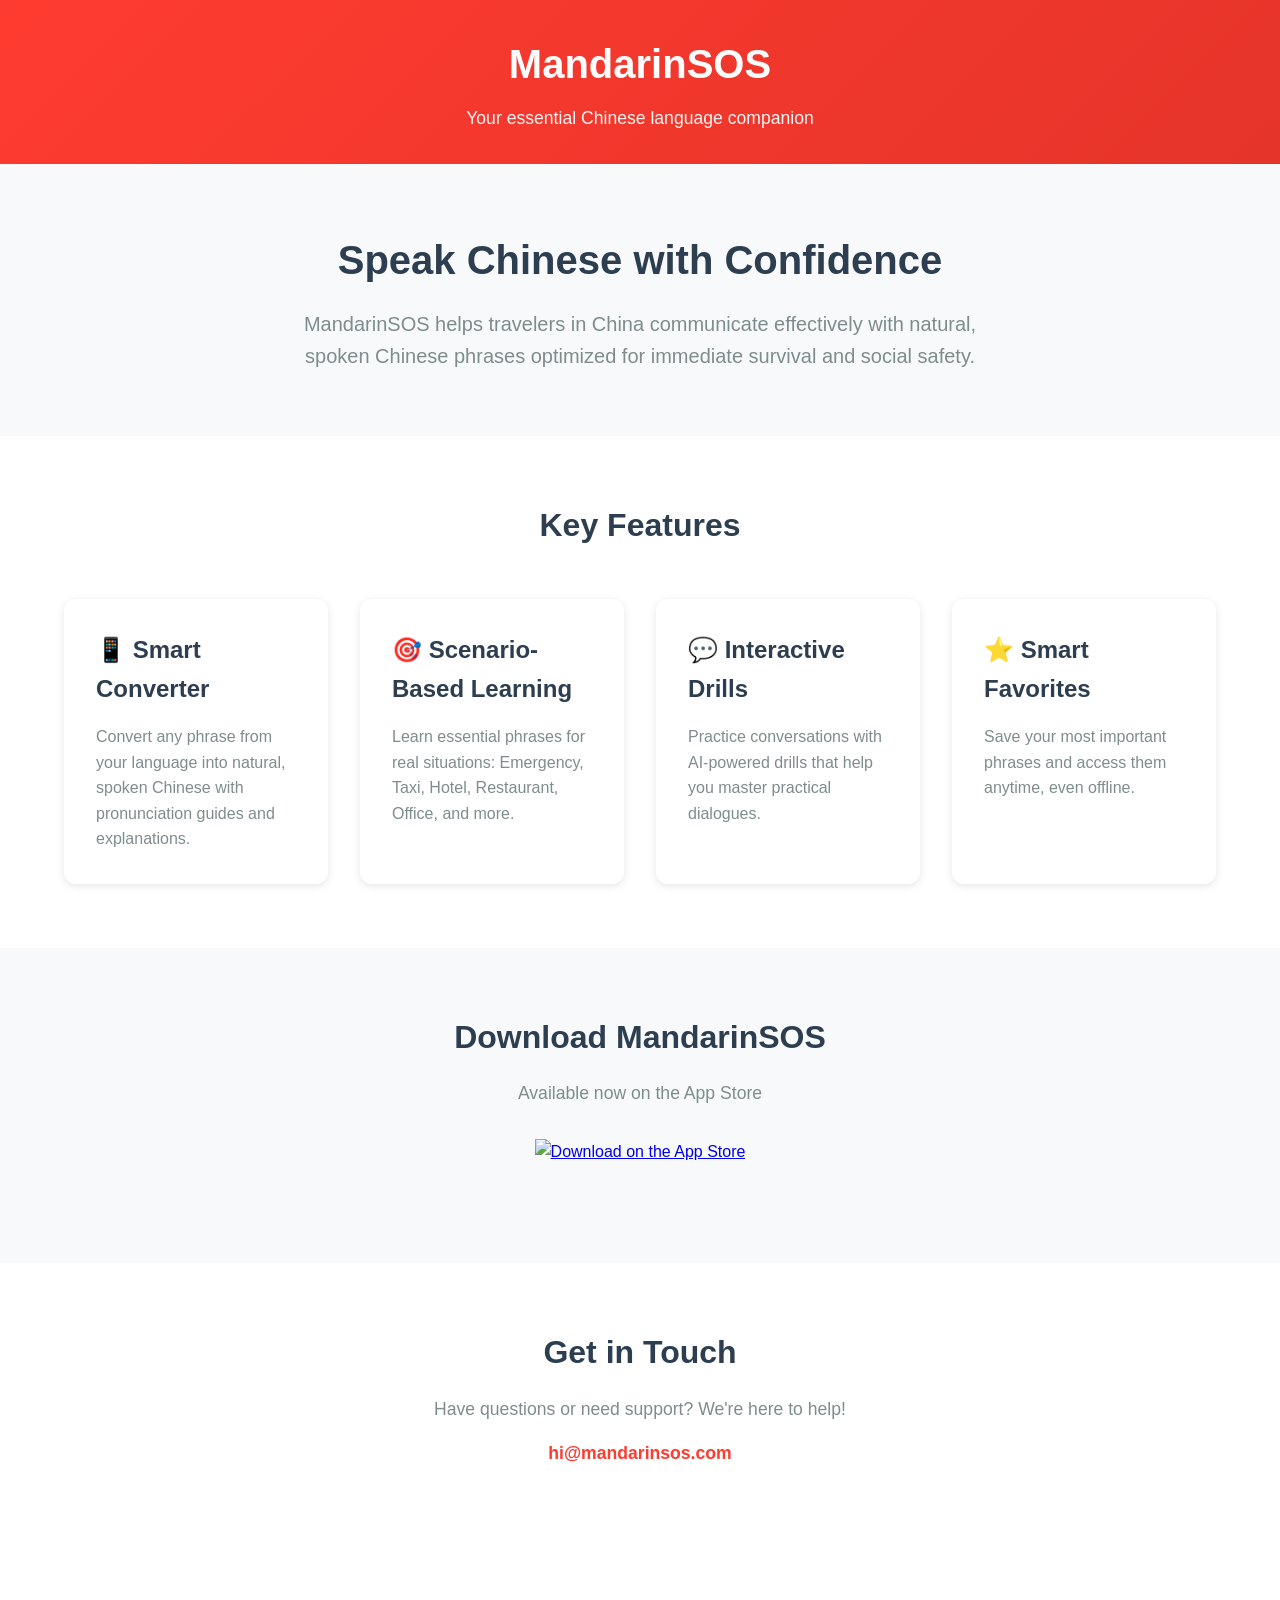
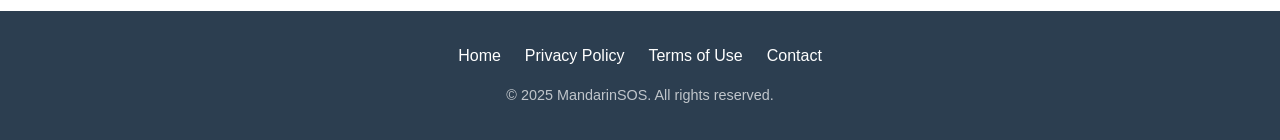
==== index.html @ 62cc7afb "Initial commit: MandarinSOS website" ====
<!DOCTYPE html>
<html lang="en">
<head>
    <meta charset="UTF-8">
    <meta name="viewport" content="width=device-width, initial-scale=1.0">
    <meta name="description" content="MandarinSOS - Your essential Chinese language companion for travelers in China">
    <title>MandarinSOS - Chinese Survival Phrases for Travelers</title>
    <link rel="stylesheet" href="styles.css">
</head>
<body>
    <header>
        <div class="container">
            <h1>MandarinSOS</h1>
            <p class="tagline">Your essential Chinese language companion</p>
        </div>
    </header>

    <main>
        <section class="hero">
            <div class="container">
                <h2>Speak Chinese with Confidence</h2>
                <p class="lead">MandarinSOS helps travelers in China communicate effectively with natural, spoken Chinese phrases optimized for immediate survival and social safety.</p>
            </div>
        </section>

        <section class="features">
            <div class="container">
                <h2>Key Features</h2>
                <div class="feature-grid">
                    <div class="feature-card">
                        <h3>📱 Smart Converter</h3>
                        <p>Convert any phrase from your language into natural, spoken Chinese with pronunciation guides and explanations.</p>
                    </div>
                    <div class="feature-card">
                        <h3>🎯 Scenario-Based Learning</h3>
                        <p>Learn essential phrases for real situations: Emergency, Taxi, Hotel, Restaurant, Office, and more.</p>
                    </div>
                    <div class="feature-card">
                        <h3>💬 Interactive Drills</h3>
                        <p>Practice conversations with AI-powered drills that help you master practical dialogues.</p>
                    </div>
                    <div class="feature-card">
                        <h3>⭐ Smart Favorites</h3>
                        <p>Save your most important phrases and access them anytime, even offline.</p>
                    </div>
                </div>
            </div>
        </section>

        <section class="download">
            <div class="container">
                <h2>Download MandarinSOS</h2>
                <p>Available now on the App Store</p>
                <div class="app-badge">
                    <a href="https://apps.apple.com/app/mandarinsos" target="_blank" rel="noopener">
                        <img src="https://tools.applemediaservices.com/api/badges/download-on-the-app-store/black/en-us?size=250x83&releaseDate=1735689600" alt="Download on the App Store" style="height: 60px;">
                    </a>
                </div>
            </div>
        </section>

        <section class="contact">
            <div class="container">
                <h2>Get in Touch</h2>
                <p>Have questions or need support? We're here to help!</p>
                <p class="email">
                    <a href="mailto:hi@mandarinsos.com">hi@mandarinsos.com</a>
                </p>
            </div>
        </section>
    </main>

    <footer>
        <div class="container">
            <nav>
                <a href="index.html">Home</a>
                <a href="privacy.html">Privacy Policy</a>
                <a href="terms.html">Terms of Use</a>
                <a href="mailto:hi@mandarinsos.com">Contact</a>
            </nav>
            <p class="copyright">&copy; 2025 MandarinSOS. All rights reserved.</p>
        </div>
    </footer>
</body>
</html>
---- styles.css ----
/* MandarinSOS Website Styles - Fast, Modern, Responsive */

:root {
    --primary-color: #FF3B30;
    --primary-dark: #E5342A;
    --secondary-color: #004E89;
    --text-color: #2C3E50;
    --text-light: #7F8C8D;
    --bg-color: #FFFFFF;
    --bg-light: #F8F9FA;
    --border-color: #E1E8ED;
    --max-width: 1200px;
    --spacing: 1.5rem;
}

* {
    margin: 0;
    padding: 0;
    box-sizing: border-box;
}

body {
    font-family: -apple-system, BlinkMacSystemFont, 'Segoe UI', Roboto, 'Helvetica Neue', Arial, sans-serif;
    line-height: 1.6;
    color: var(--text-color);
    background-color: var(--bg-color);
}

.container {
    max-width: var(--max-width);
    margin: 0 auto;
    padding: 0 var(--spacing);
}

/* Header */
header {
    background: linear-gradient(135deg, var(--primary-color), var(--primary-dark));
    color: white;
    padding: 2rem 0;
    text-align: center;
}

header h1 {
    font-size: 2.5rem;
    font-weight: 700;
    margin-bottom: 0.5rem;
}

header h1 a {
    color: white;
    text-decoration: none;
}

.tagline {
    font-size: 1.1rem;
    opacity: 0.95;
}

/* Main Content */
main {
    min-height: calc(100vh - 200px);
}

/* Hero Section */
.hero {
    padding: 4rem 0;
    text-align: center;
    background: var(--bg-light);
}

.hero h2 {
    font-size: 2.5rem;
    margin-bottom: 1rem;
    color: var(--text-color);
}

.lead {
    font-size: 1.25rem;
    color: var(--text-light);
    max-width: 700px;
    margin: 0 auto;
}

/* Features Section */
.features {
    padding: 4rem 0;
}

.features h2 {
    text-align: center;
    font-size: 2rem;
    margin-bottom: 3rem;
    color: var(--text-color);
}

.feature-grid {
    display: grid;
    grid-template-columns: repeat(auto-fit, minmax(250px, 1fr));
    gap: 2rem;
    margin-top: 2rem;
}

.feature-card {
    background: white;
    padding: 2rem;
    border-radius: 12px;
    box-shadow: 0 2px 8px rgba(0, 0, 0, 0.1);
    transition: transform 0.2s, box-shadow 0.2s;
}

.feature-card:hover {
    transform: translateY(-4px);
    box-shadow: 0 4px 16px rgba(0, 0, 0, 0.15);
}

.feature-card h3 {
    font-size: 1.5rem;
    margin-bottom: 1rem;
    color: var(--text-color);
}

.feature-card p {
    color: var(--text-light);
    line-height: 1.6;
}

/* Download Section */
.download {
    padding: 4rem 0;
    text-align: center;
    background: var(--bg-light);
}

.download h2 {
    font-size: 2rem;
    margin-bottom: 1rem;
}

.download p {
    font-size: 1.1rem;
    color: var(--text-light);
    margin-bottom: 2rem;
}

.app-badge {
    display: inline-block;
}

.app-badge img {
    transition: opacity 0.2s;
}

.app-badge:hover img {
    opacity: 0.8;
}

/* Contact Section */
.contact {
    padding: 4rem 0;
    text-align: center;
}

.contact h2 {
    font-size: 2rem;
    margin-bottom: 1rem;
}

.contact p {
    font-size: 1.1rem;
    color: var(--text-light);
    margin-bottom: 1rem;
}

.email {
    font-size: 1.5rem;
    font-weight: 600;
}

.email a {
    color: var(--primary-color);
    text-decoration: none;
    transition: color 0.2s;
}

.email a:hover {
    color: var(--primary-dark);
    text-decoration: underline;
}

/* Legal Pages */
.legal {
    padding: 3rem 0;
    max-width: 800px;
    margin: 0 auto;
}

.legal h1 {
    font-size: 2.5rem;
    margin-bottom: 1rem;
    color: var(--text-color);
}

.last-updated {
    color: var(--text-light);
    font-style: italic;
    margin-bottom: 2rem;
    padding-bottom: 1rem;
    border-bottom: 1px solid var(--border-color);
}

.legal h2 {
    font-size: 1.75rem;
    margin-top: 2rem;
    margin-bottom: 1rem;
    color: var(--text-color);
}

.legal h3 {
    font-size: 1.25rem;
    margin-top: 1.5rem;
    margin-bottom: 0.75rem;
    color: var(--text-color);
}

.legal p {
    margin-bottom: 1rem;
    line-height: 1.8;
}

.legal ul {
    margin-left: 2rem;
    margin-bottom: 1.5rem;
}

.legal li {
    margin-bottom: 0.5rem;
    line-height: 1.8;
}

.legal a {
    color: var(--primary-color);
    text-decoration: none;
}

.legal a:hover {
    text-decoration: underline;
}

/* Footer */
footer {
    background: var(--text-color);
    color: white;
    padding: 2rem 0;
    margin-top: 4rem;
}

footer .container {
    text-align: center;
}

footer nav {
    display: flex;
    justify-content: center;
    flex-wrap: wrap;
    gap: 1.5rem;
    margin-bottom: 1rem;
}

footer nav a {
    color: white;
    text-decoration: none;
    transition: opacity 0.2s;
}

footer nav a:hover {
    opacity: 0.8;
    text-decoration: underline;
}

.copyright {
    color: rgba(255, 255, 255, 0.7);
    font-size: 0.9rem;
}

/* Responsive Design */
@media (max-width: 768px) {
    header h1 {
        font-size: 2rem;
    }

    .hero h2 {
        font-size: 2rem;
    }

    .lead {
        font-size: 1.1rem;
    }

    .feature-grid {
        grid-template-columns: 1fr;
    }

    .legal {
        padding: 2rem 1rem;
    }

    .legal h1 {
        font-size: 2rem;
    }

    .legal h2 {
        font-size: 1.5rem;
    }

    footer nav {
        flex-direction: column;
        gap: 1rem;
    }
}

/* Performance Optimizations */
img {
    max-width: 100%;
    height: auto;
    display: block;
}

/* Apple EULA Button */
.apple-eula-button {
    display: inline-block;
    padding: 1rem 2rem;
    background: var(--primary-color);
    color: #FFFFFF !important;
    text-decoration: none;
    border-radius: 8px;
    font-weight: 600;
    font-size: 1.1rem;
    transition: background 0.2s, transform 0.2s;
    box-shadow: 0 2px 8px rgba(0, 0, 0, 0.15);
}

.apple-eula-button:hover {
    background: var(--primary-dark);
    transform: translateY(-2px);
    box-shadow: 0 4px 12px rgba(0, 0, 0, 0.2);
    color: #FFFFFF !important;
}

/* Print Styles */
@media print {
    header, footer {
        background: white;
        color: black;
    }
    
    .hero, .download {
        background: white;
    }
}
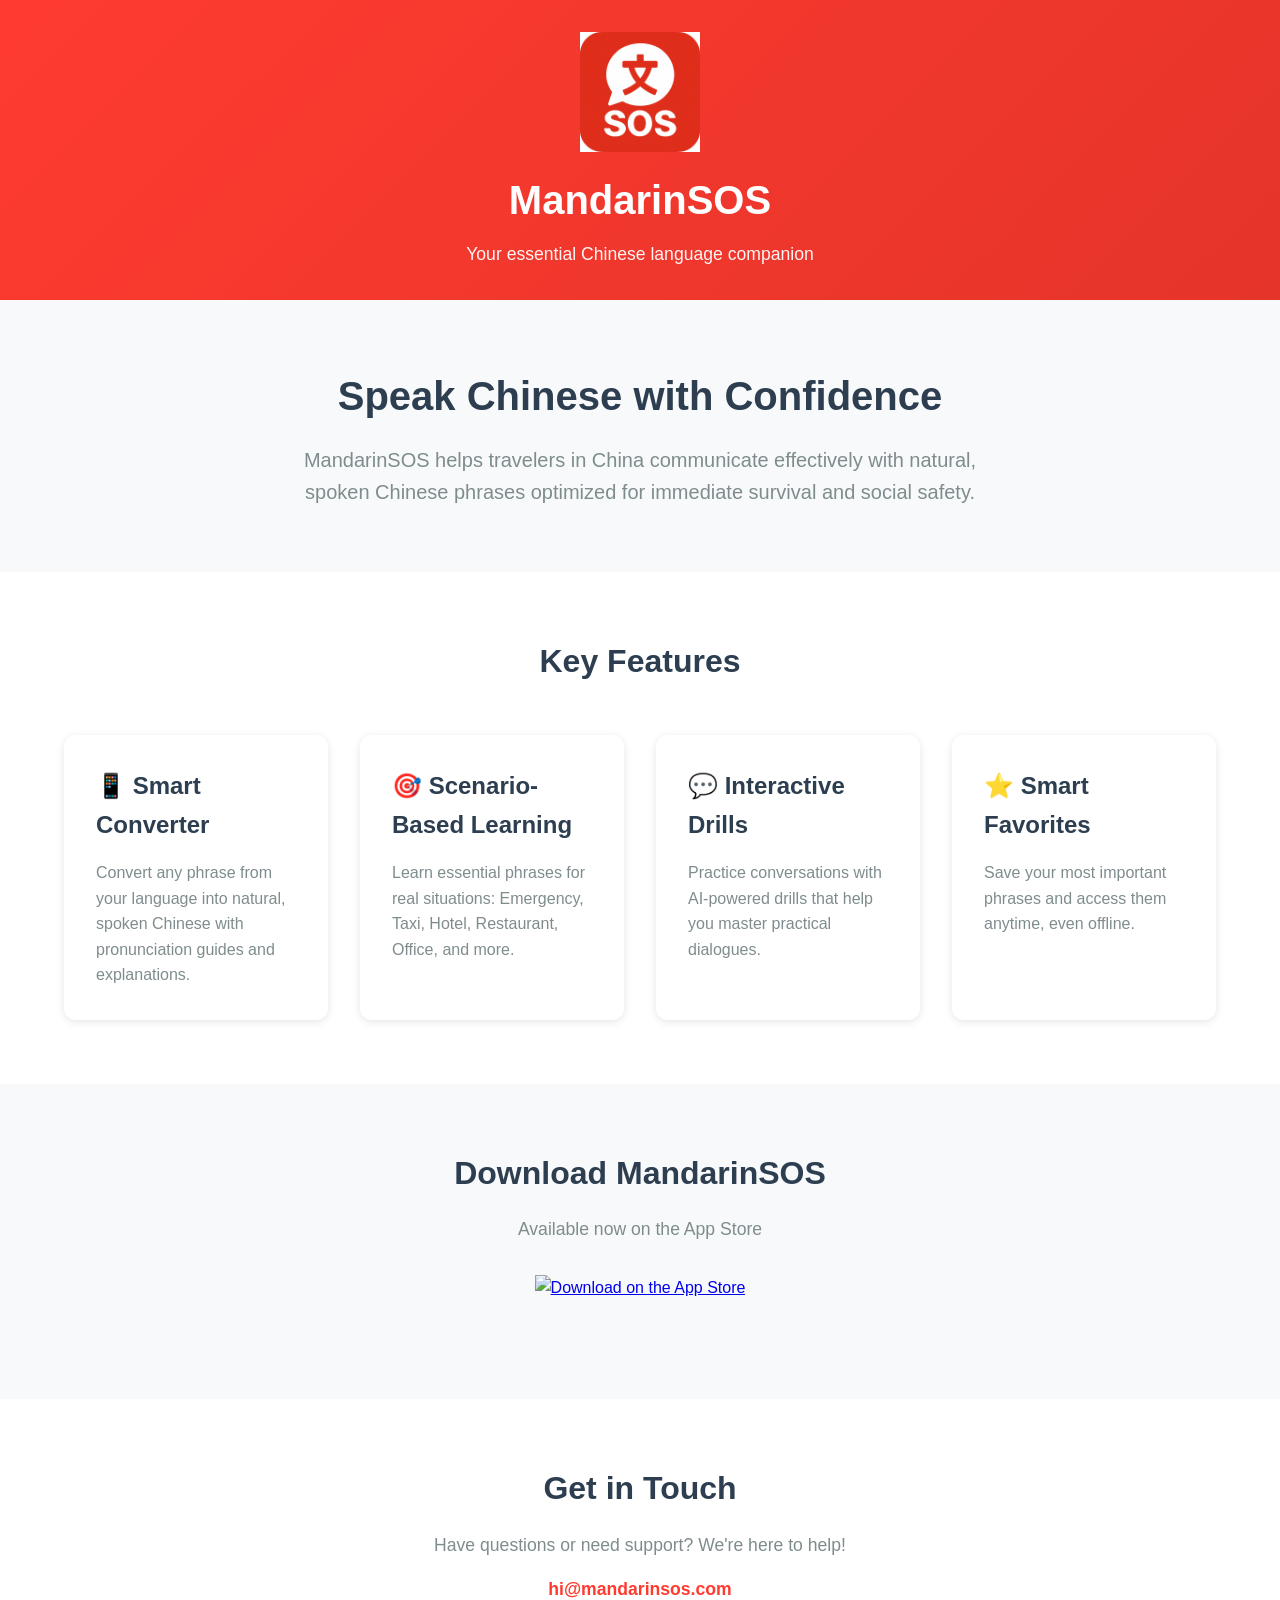
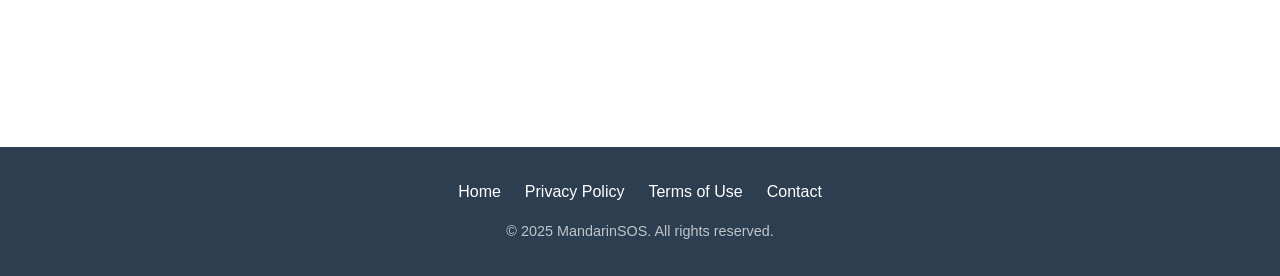
==== commit 1075eeb1: "Add logo support and update header design" ====
--- a/index.html
+++ b/index.html
@@ -10,6 +10,9 @@
 <body>
     <header>
         <div class="container">
+            <div class="logo-container">
+                <img src="images/logo.png" alt="MandarinSOS Logo" class="logo">
+            </div>
             <h1>MandarinSOS</h1>
             <p class="tagline">Your essential Chinese language companion</p>
         </div>
--- a/styles.css
+++ b/styles.css
@@ -40,6 +40,20 @@
     text-align: center;
 }
 
+.logo-container {
+    margin-bottom: 1rem;
+}
+
+.logo {
+    max-width: 120px;
+    max-height: 120px;
+    width: auto;
+    height: auto;
+    display: block;
+    margin: 0 auto;
+    object-fit: contain;
+}
+
 header h1 {
     font-size: 2.5rem;
     font-weight: 700;
@@ -284,6 +298,11 @@
 
 /* Responsive Design */
 @media (max-width: 768px) {
+    .logo {
+        max-width: 80px;
+        max-height: 80px;
+    }
+
     header h1 {
         font-size: 2rem;
     }
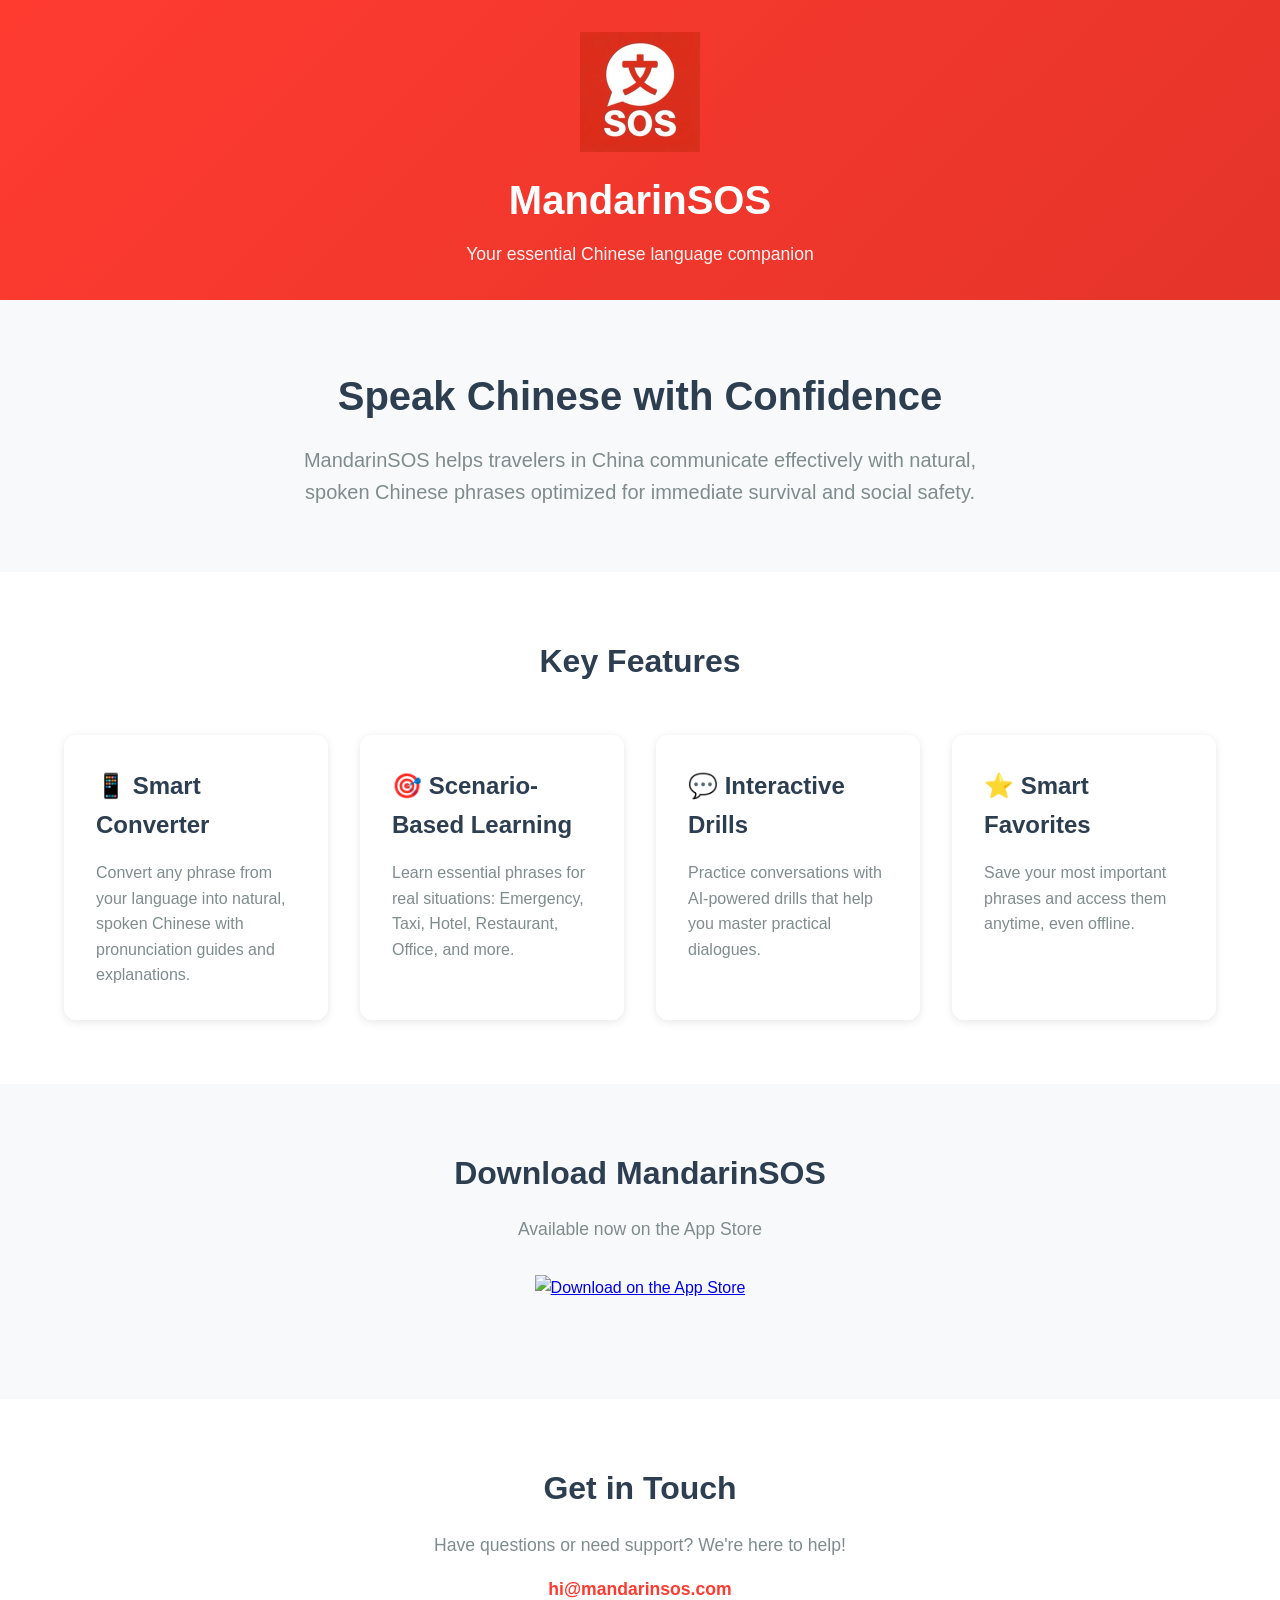
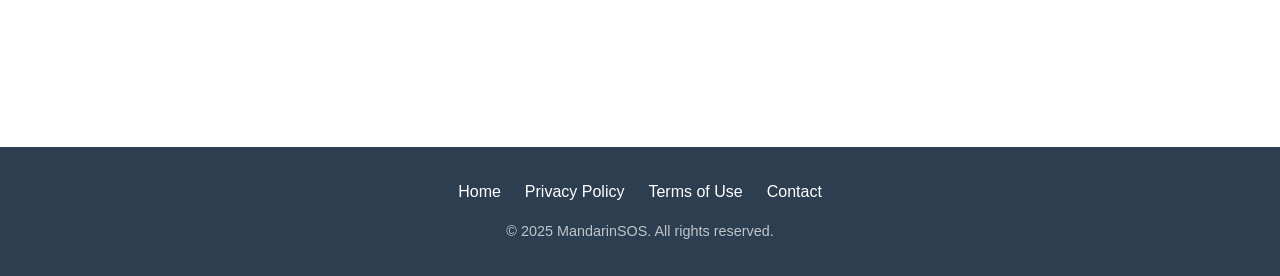
==== commit 8014eb54: "Update logo to JPG format and optimize for web" ====
--- a/index.html
+++ b/index.html
@@ -11,7 +11,7 @@
     <header>
         <div class="container">
             <div class="logo-container">
-                <img src="images/logo.png" alt="MandarinSOS Logo" class="logo">
+                <img src="images/logo.jpg" alt="MandarinSOS Logo" class="logo">
             </div>
             <h1>MandarinSOS</h1>
             <p class="tagline">Your essential Chinese language companion</p>
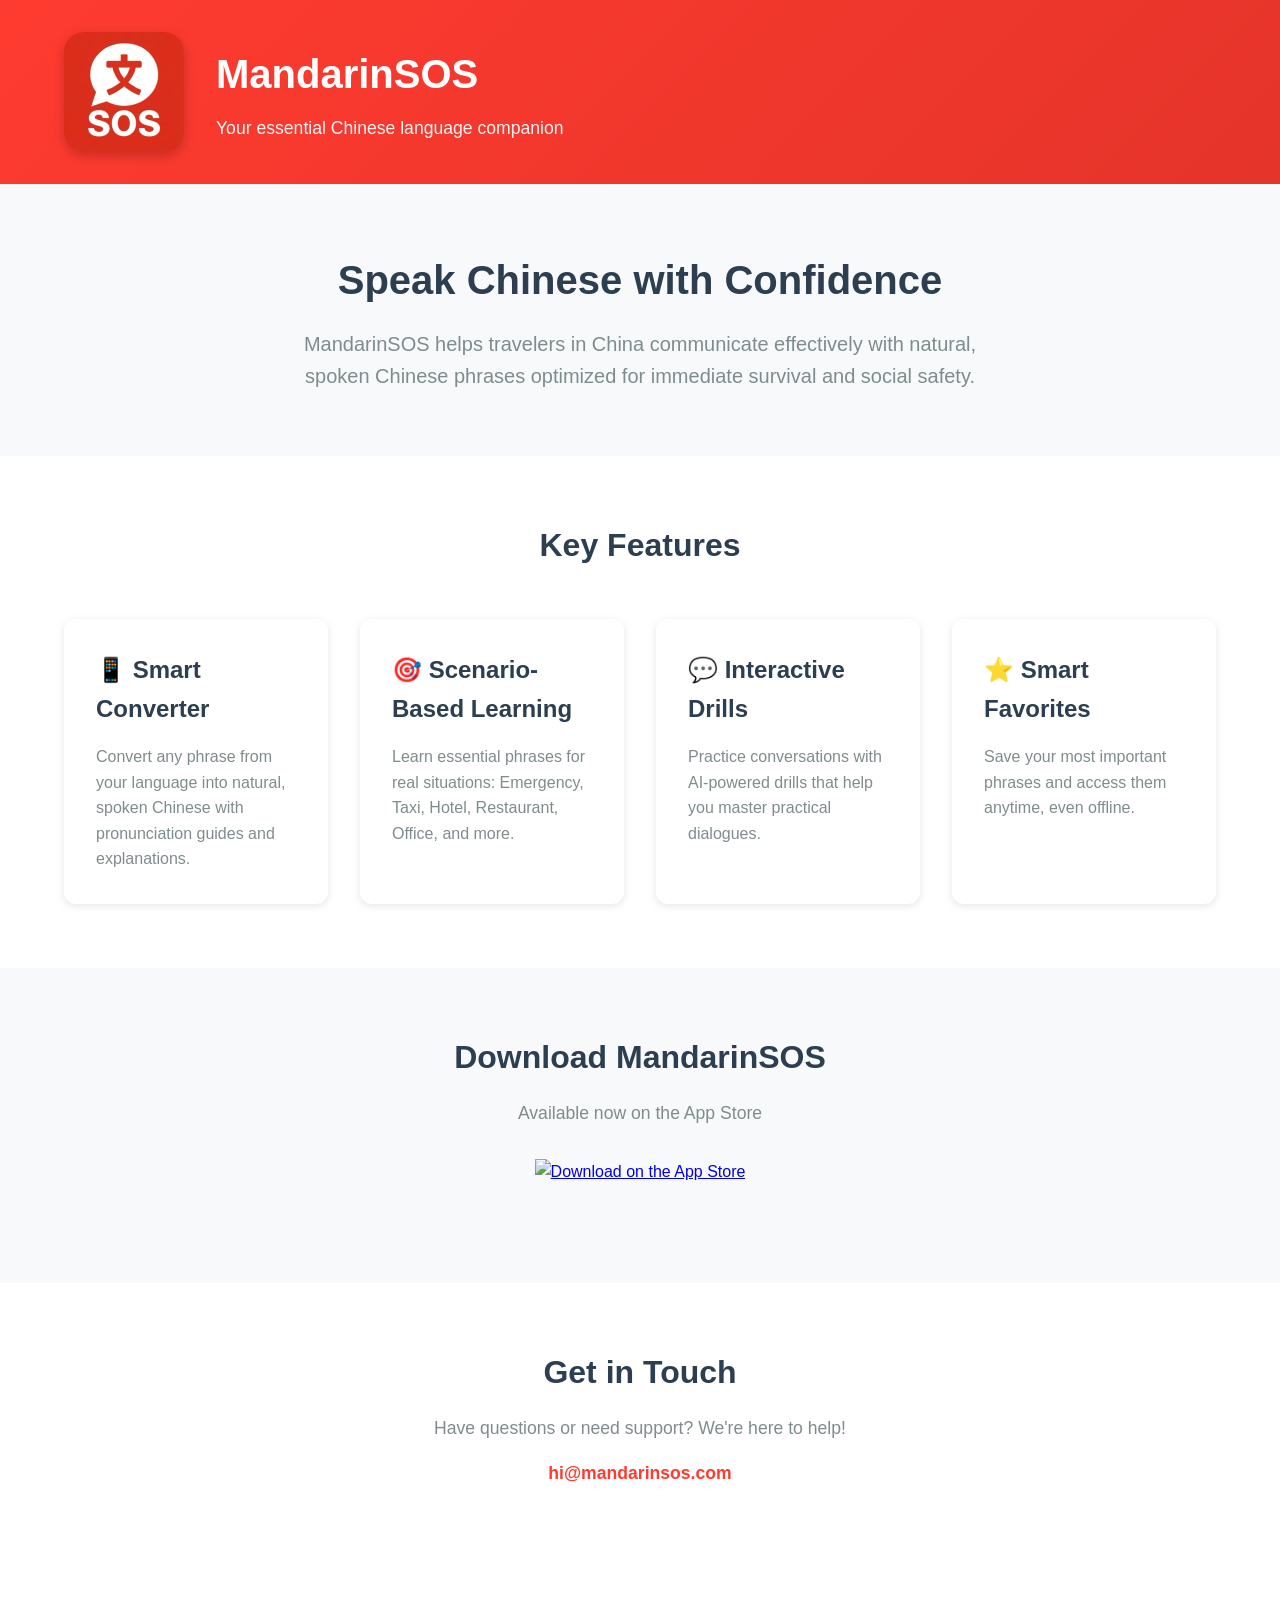
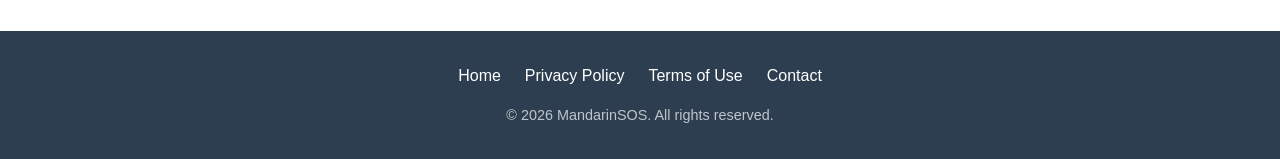
==== commit a4ba2672: "Update logo layout with rounded corners and update copyright to 2026" ====
--- a/index.html
+++ b/index.html
@@ -10,11 +10,15 @@
 <body>
     <header>
         <div class="container">
-            <div class="logo-container">
-                <img src="images/logo.jpg" alt="MandarinSOS Logo" class="logo">
+            <div class="header-content">
+                <div class="logo-container">
+                    <img src="images/logo.jpg" alt="MandarinSOS Logo" class="logo">
+                </div>
+                <div class="header-text">
+                    <h1>MandarinSOS</h1>
+                    <p class="tagline">Your essential Chinese language companion</p>
+                </div>
             </div>
-            <h1>MandarinSOS</h1>
-            <p class="tagline">Your essential Chinese language companion</p>
         </div>
     </header>
 
@@ -81,7 +85,7 @@
                 <a href="terms.html">Terms of Use</a>
                 <a href="mailto:hi@mandarinsos.com">Contact</a>
             </nav>
-            <p class="copyright">&copy; 2025 MandarinSOS. All rights reserved.</p>
+            <p class="copyright">&copy; 2026 MandarinSOS. All rights reserved.</p>
         </div>
     </footer>
 </body>
--- a/styles.css
+++ b/styles.css
@@ -37,11 +37,16 @@
     background: linear-gradient(135deg, var(--primary-color), var(--primary-dark));
     color: white;
     padding: 2rem 0;
-    text-align: center;
+}
+
+.header-content {
+    display: flex;
+    align-items: center;
+    gap: 2rem;
 }
 
 .logo-container {
-    margin-bottom: 1rem;
+    flex-shrink: 0;
 }
 
 .logo {
@@ -50,14 +55,20 @@
     width: auto;
     height: auto;
     display: block;
-    margin: 0 auto;
     object-fit: contain;
+    border-radius: 20px;
+    box-shadow: 0 4px 12px rgba(0, 0, 0, 0.2);
+}
+
+.header-text {
+    flex: 1;
 }
 
 header h1 {
     font-size: 2.5rem;
     font-weight: 700;
     margin-bottom: 0.5rem;
+    text-align: left;
 }
 
 header h1 a {
@@ -68,6 +79,7 @@
 .tagline {
     font-size: 1.1rem;
     opacity: 0.95;
+    text-align: left;
 }
 
 /* Main Content */
@@ -298,6 +310,12 @@
 
 /* Responsive Design */
 @media (max-width: 768px) {
+    .header-content {
+        flex-direction: column;
+        text-align: center;
+        gap: 1rem;
+    }
+
     .logo {
         max-width: 80px;
         max-height: 80px;
@@ -305,6 +323,11 @@
 
     header h1 {
         font-size: 2rem;
+        text-align: center;
+    }
+
+    .tagline {
+        text-align: center;
     }
 
     .hero h2 {
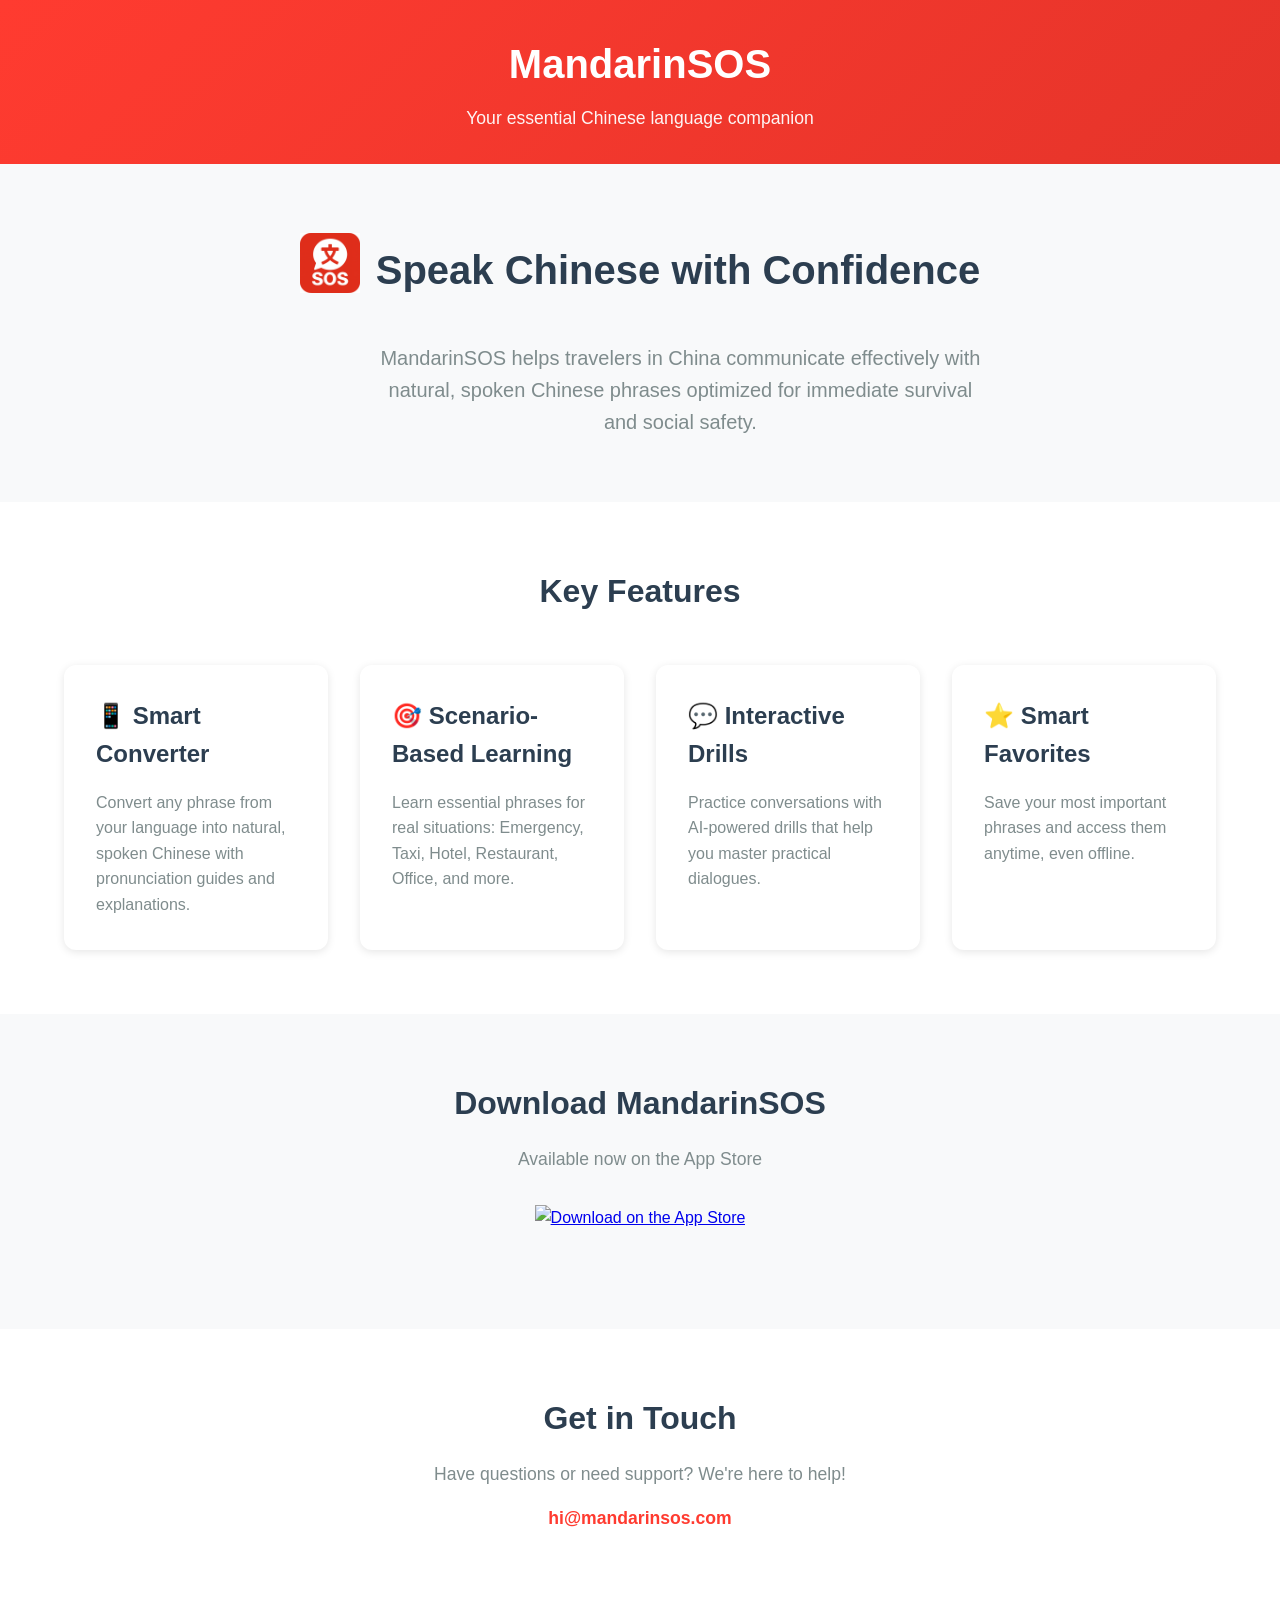
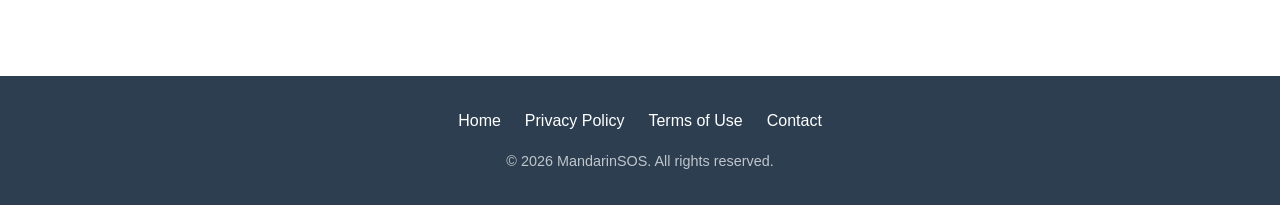
==== commit fd772f3e: "Restructure hero section: move logo to left of heading, position paragraph below logo, update to log" ====
--- a/index.html
+++ b/index.html
@@ -10,22 +10,22 @@
 <body>
     <header>
         <div class="container">
-            <div class="header-content">
-                <div class="logo-container">
-                    <img src="images/logo.jpg" alt="MandarinSOS Logo" class="logo">
-                </div>
-                <div class="header-text">
-                    <h1>MandarinSOS</h1>
-                    <p class="tagline">Your essential Chinese language companion</p>
-                </div>
-            </div>
+            <h1>MandarinSOS</h1>
+            <p class="tagline">Your essential Chinese language companion</p>
         </div>
     </header>
 
     <main>
         <section class="hero">
             <div class="container">
-                <h2>Speak Chinese with Confidence</h2>
+                <div class="hero-top">
+                    <div class="hero-logo">
+                        <img src="images/logo.png" alt="MandarinSOS Logo" class="logo">
+                    </div>
+                    <div class="hero-text">
+                        <h2>Speak Chinese with Confidence</h2>
+                    </div>
+                </div>
                 <p class="lead">MandarinSOS helps travelers in China communicate effectively with natural, spoken Chinese phrases optimized for immediate survival and social safety.</p>
             </div>
         </section>
--- a/styles.css
+++ b/styles.css
@@ -37,74 +37,81 @@
     background: linear-gradient(135deg, var(--primary-color), var(--primary-dark));
     color: white;
     padding: 2rem 0;
-}
-
-.header-content {
+    text-align: center;
+}
+
+header h1 {
+    font-size: 2.5rem;
+    font-weight: 700;
+    margin-bottom: 0.5rem;
+}
+
+header h1 a {
+    color: white;
+    text-decoration: none;
+}
+
+.tagline {
+    font-size: 1.1rem;
+    opacity: 0.95;
+}
+
+/* Main Content */
+main {
+    min-height: calc(100vh - 200px);
+}
+
+/* Hero Section */
+.hero {
+    padding: 4rem 0;
+    background: var(--bg-light);
+}
+
+.hero-top {
     display: flex;
-    align-items: center;
-    gap: 2rem;
-}
-
-.logo-container {
+    align-items: flex-start;
+    justify-content: center;
+    gap: 1rem;
+    margin: 0 auto;
+    width: fit-content;
+    max-width: 100%;
+}
+
+.hero-logo {
     flex-shrink: 0;
+    padding-top: 0.3rem;
 }
 
 .logo {
-    max-width: 120px;
-    max-height: 120px;
+    max-width: 60px;
+    max-height: 60px;
     width: auto;
     height: auto;
     display: block;
     object-fit: contain;
-    border-radius: 20px;
-    box-shadow: 0 4px 12px rgba(0, 0, 0, 0.2);
-}
-
-.header-text {
-    flex: 1;
-}
-
-header h1 {
-    font-size: 2.5rem;
-    font-weight: 700;
-    margin-bottom: 0.5rem;
+}
+
+.hero-text {
+    flex-shrink: 0;
     text-align: left;
-}
-
-header h1 a {
-    color: white;
-    text-decoration: none;
-}
-
-.tagline {
-    font-size: 1.1rem;
-    opacity: 0.95;
-    text-align: left;
-}
-
-/* Main Content */
-main {
-    min-height: calc(100vh - 200px);
-}
-
-/* Hero Section */
-.hero {
-    padding: 4rem 0;
-    text-align: center;
-    background: var(--bg-light);
+    padding-top: 0.6rem;
+    max-width: 700px;
 }
 
 .hero h2 {
     font-size: 2.5rem;
     margin-bottom: 1rem;
     color: var(--text-color);
+    text-align: left;
 }
 
 .lead {
     font-size: 1.25rem;
     color: var(--text-light);
     max-width: 700px;
-    margin: 0 auto;
+    text-align: center;
+    margin: 1.5rem auto 0;
+    padding-left: calc(60px + 1rem + 0.3rem);
 }
 
 /* Features Section */
@@ -310,24 +317,32 @@
 
 /* Responsive Design */
 @media (max-width: 768px) {
-    .header-content {
+    header h1 {
+        font-size: 2rem;
+    }
+
+    .hero-top {
         flex-direction: column;
         text-align: center;
-        gap: 1rem;
+        gap: 1.5rem;
+    }
+
+    .hero-text {
+        text-align: center;
+        padding-top: 0;
+    }
+
+    .hero h2 {
+        text-align: center;
+    }
+
+    .lead {
+        padding-left: 0;
     }
 
     .logo {
-        max-width: 80px;
-        max-height: 80px;
-    }
-
-    header h1 {
-        font-size: 2rem;
-        text-align: center;
-    }
-
-    .tagline {
-        text-align: center;
+        max-width: 50px;
+        max-height: 50px;
     }
 
     .hero h2 {
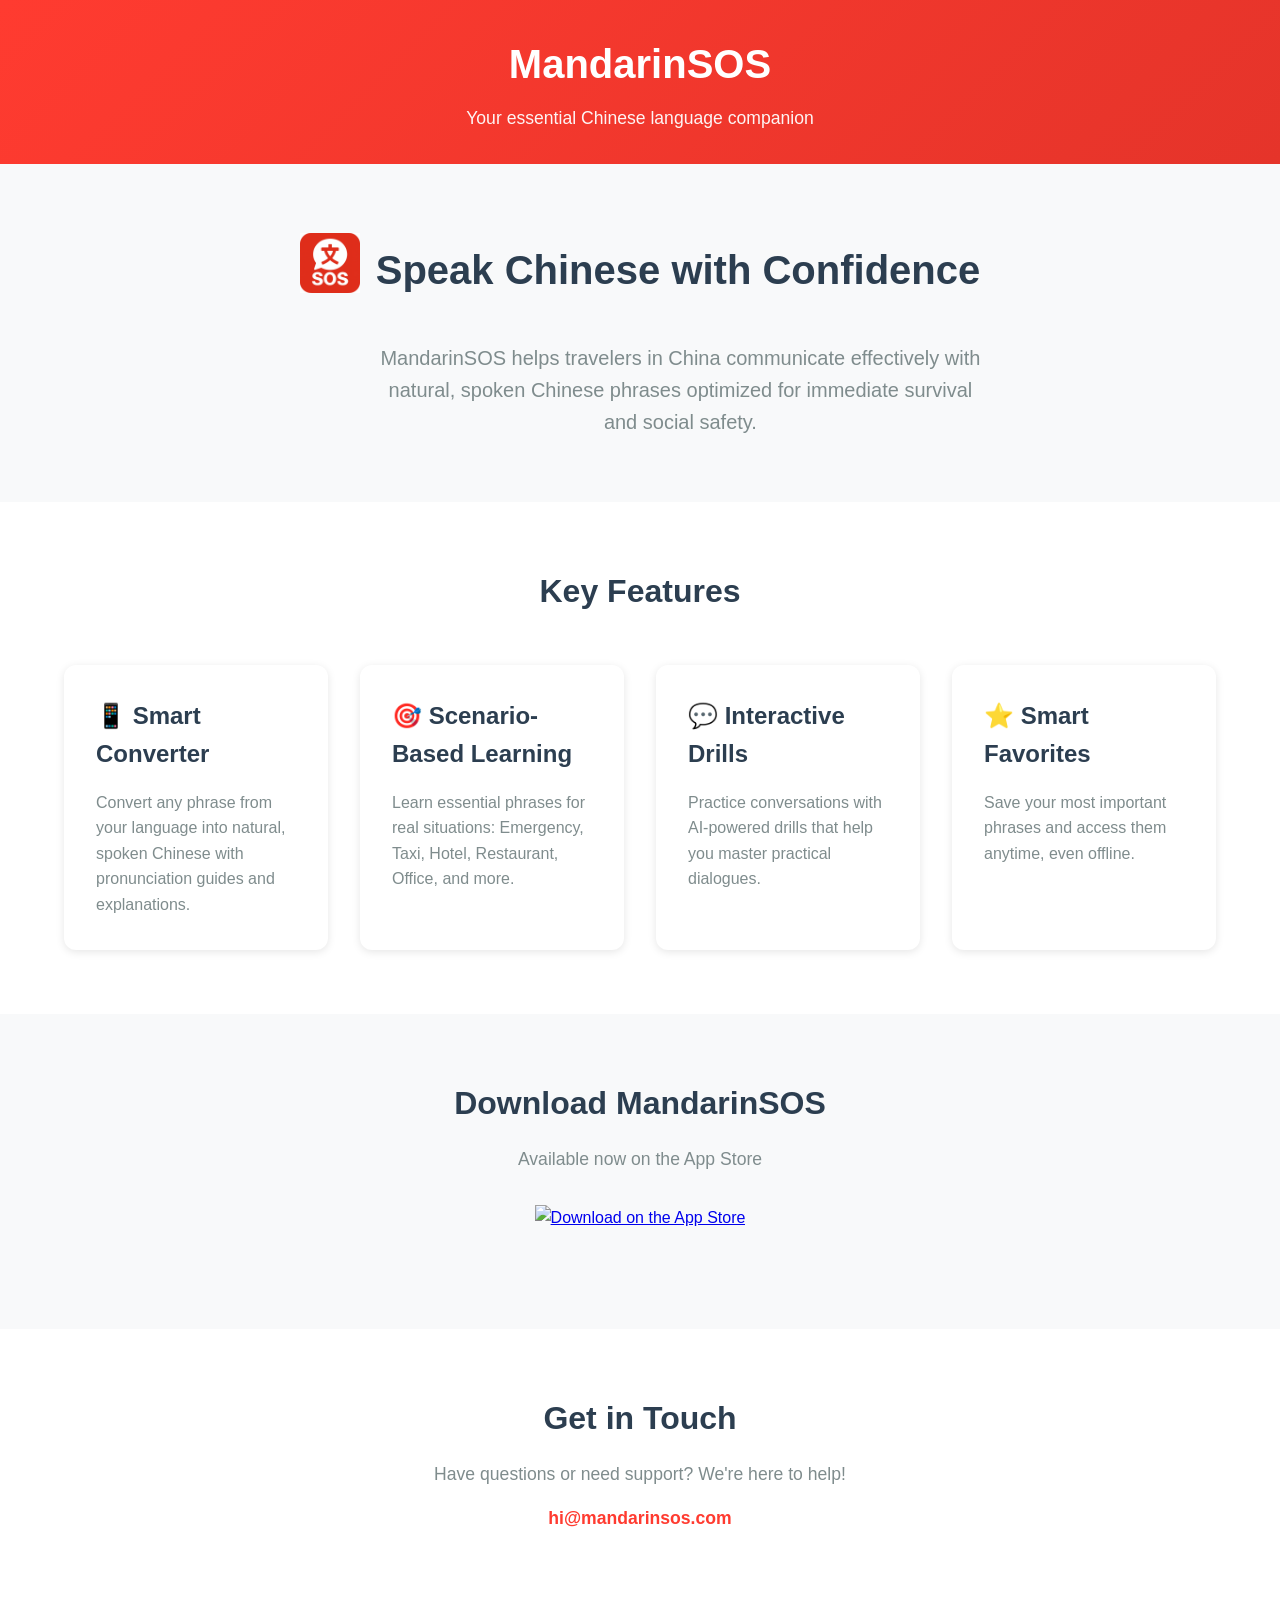
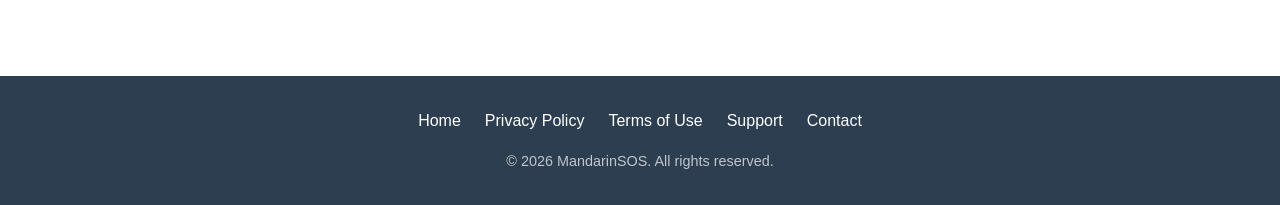
==== commit 44caeed6: "Add Support page with 24-hour response time and update footer links" ====
--- a/index.html
+++ b/index.html
@@ -83,6 +83,7 @@
                 <a href="index.html">Home</a>
                 <a href="privacy.html">Privacy Policy</a>
                 <a href="terms.html">Terms of Use</a>
+                <a href="support.html">Support</a>
                 <a href="mailto:hi@mandarinsos.com">Contact</a>
             </nav>
             <p class="copyright">&copy; 2026 MandarinSOS. All rights reserved.</p>
